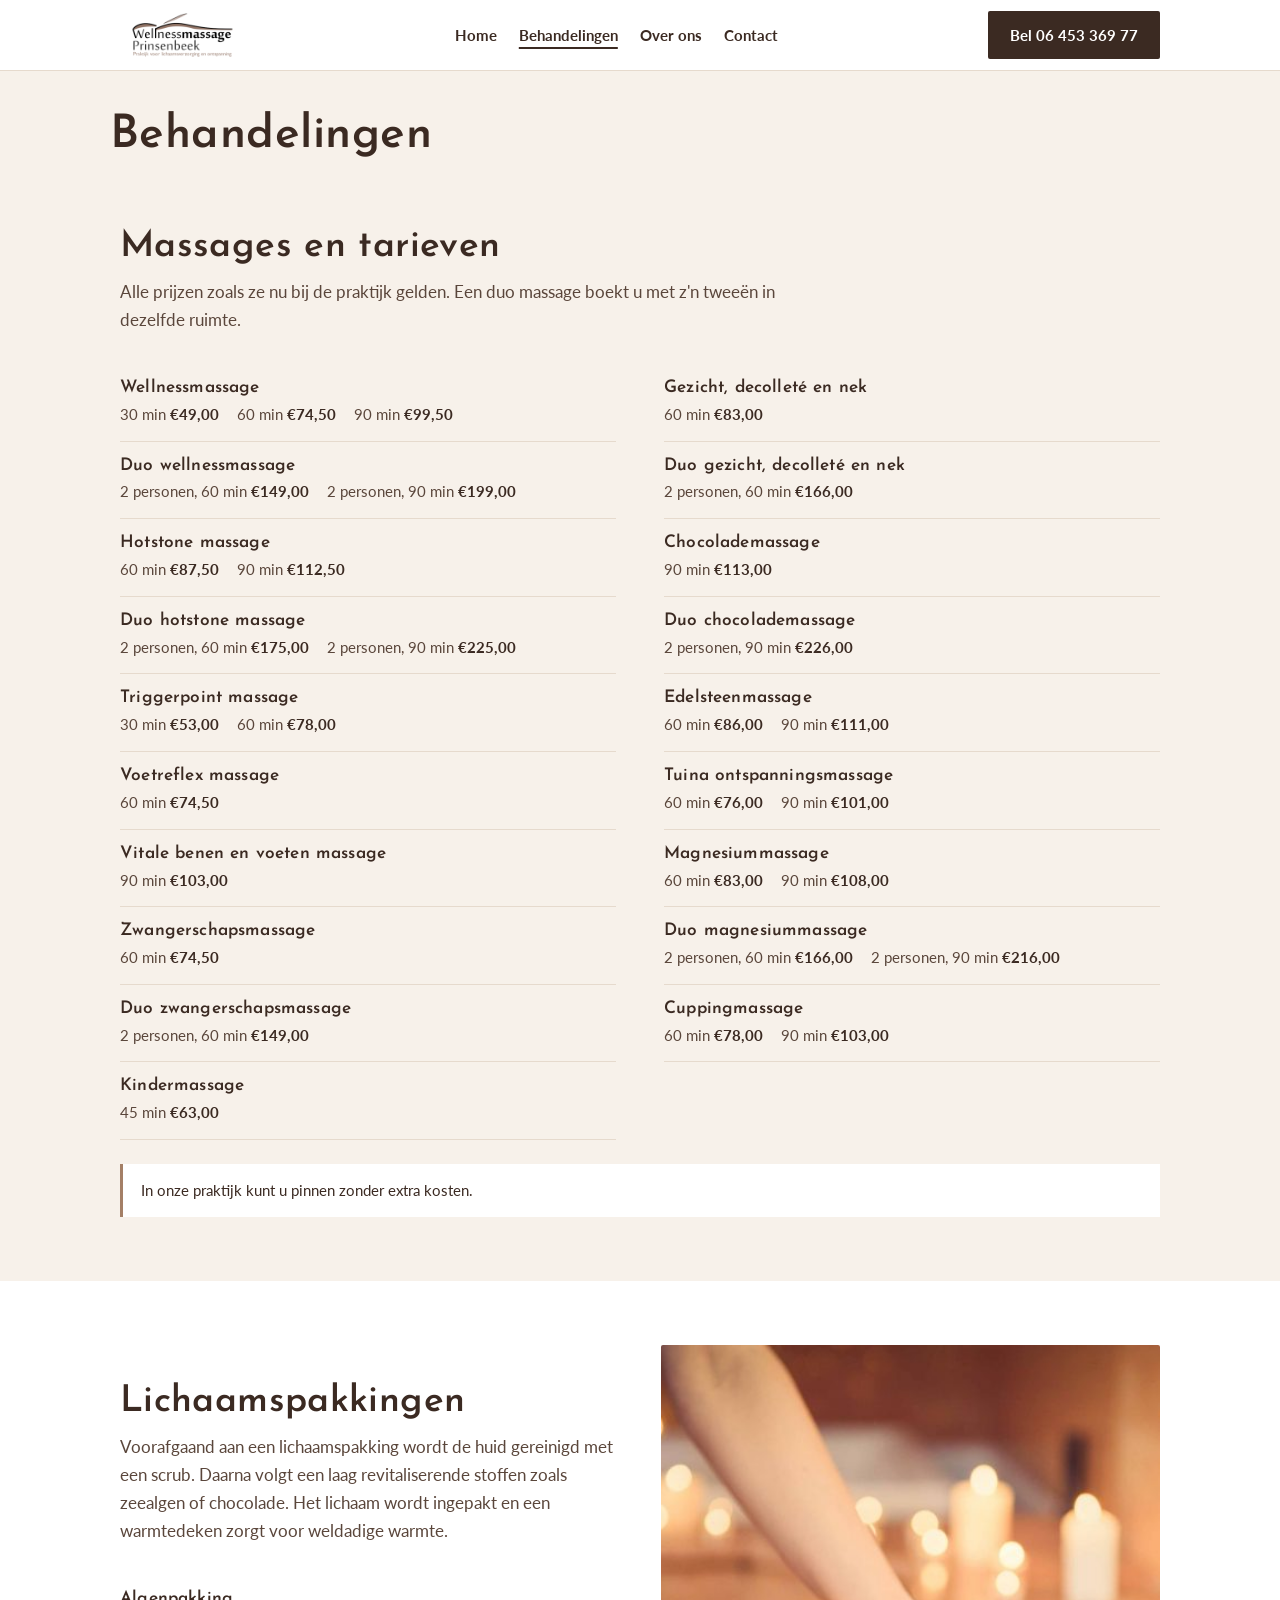
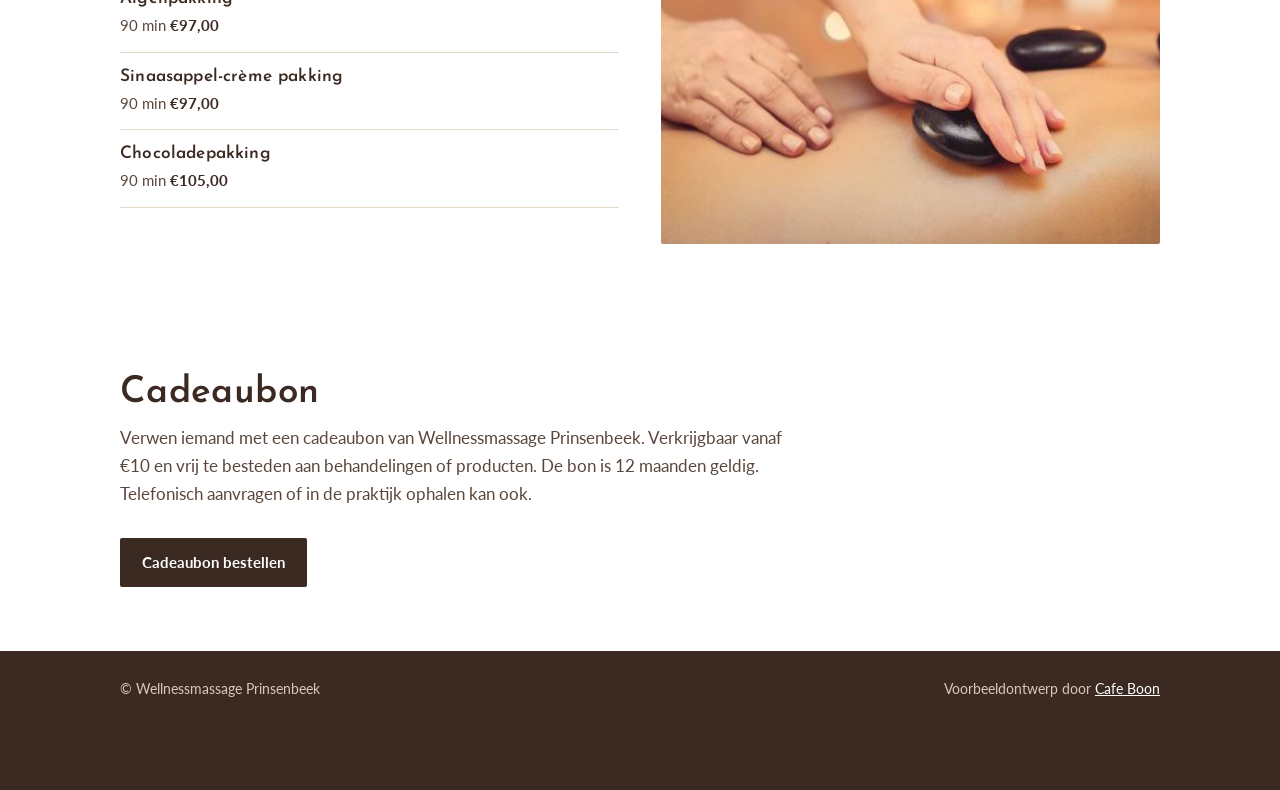
==== aanbod.html @ 1ae6cc9f "Website opgedeeld in meerdere pagina's" ====
<!doctype html>
<html lang="nl"><head>
<meta charset="utf-8"><meta name="viewport" content="width=device-width,initial-scale=1">
<title>Behandelingen | Wellnessmassage Prinsenbeek</title>
<meta name="description" content="Wellnessmassage Prinsenbeek aan de Brielsedreef 19B. Alle massages en lichaamspakkingen met prijzen, ook als duo te boeken. Alleen op afspraak.">
<meta name="robots" content="noindex">
<meta property="og:title" content="Wellnessmassage Prinsenbeek"><meta property="og:description" content="Praktijk voor lichaamsverzorging en ontspanning in Prinsenbeek. Alle behandelingen ook als duo te boeken.">
<meta property="og:image" content="https://wellnessmassageprinsenbeek.cafeboon.com/images/og.jpg"><meta property="og:type" content="website">
<link rel="icon" href="images/favicon.png">
<link rel="preconnect" href="https://fonts.googleapis.com"><link rel="preconnect" href="https://fonts.gstatic.com" crossorigin>
<link href="https://fonts.googleapis.com/css2?family=Josefin+Sans:wght@600;700&family=Lato:wght@400;700&display=swap" rel="stylesheet">
<link rel="stylesheet" href="style.css">
</head><body>
<header><div class="wrap"><a href="index.html"><img alt="Wellnessmassage Prinsenbeek" src="images/logo.png"/></a>
<nav><a href="index.html">Home</a><a aria-current="page" href="aanbod.html">Behandelingen</a><a href="over.html">Over ons</a><a href="contact.html">Contact</a></nav>
<a class="btn" href="tel:+31645336977">Bel 06 453 369 77</a></div></header>
<div aria-label="Pagina's" class="sn-bar" role="navigation"><a class="sn-link" href="index.html">Home</a><a aria-current="page" class="sn-link" href="aanbod.html">Behandelingen</a><a class="sn-link" href="over.html">Over ons</a><a class="sn-link" href="contact.html">Contact</a></div>
<main id="top">
<div class="sn-head"><h1>Behandelingen</h1></div>
<section id="massages"><div class="wrap"><h2>Massages en tarieven</h2>
<p class="intro">Alle prijzen zoals ze nu bij de praktijk gelden. Een duo massage boekt u met z'n tweeën in dezelfde ruimte.</p>
<div class="prijzen"><div><div class="rij"><h3>Wellnessmassage</h3><div class="opties"><span>30 min<b>€49,00</b></span><span>60 min<b>€74,50</b></span><span>90 min<b>€99,50</b></span></div></div><div class="rij"><h3>Duo wellnessmassage</h3><div class="opties"><span>2 personen, 60 min<b>€149,00</b></span><span>2 personen, 90 min<b>€199,00</b></span></div></div><div class="rij"><h3>Hotstone massage</h3><div class="opties"><span>60 min<b>€87,50</b></span><span>90 min<b>€112,50</b></span></div></div><div class="rij"><h3>Duo hotstone massage</h3><div class="opties"><span>2 personen, 60 min<b>€175,00</b></span><span>2 personen, 90 min<b>€225,00</b></span></div></div><div class="rij"><h3>Triggerpoint massage</h3><div class="opties"><span>30 min<b>€53,00</b></span><span>60 min<b>€78,00</b></span></div></div><div class="rij"><h3>Voetreflex massage</h3><div class="opties"><span>60 min<b>€74,50</b></span></div></div><div class="rij"><h3>Vitale benen en voeten massage</h3><div class="opties"><span>90 min<b>€103,00</b></span></div></div><div class="rij"><h3>Zwangerschapsmassage</h3><div class="opties"><span>60 min<b>€74,50</b></span></div></div><div class="rij"><h3>Duo zwangerschapsmassage</h3><div class="opties"><span>2 personen, 60 min<b>€149,00</b></span></div></div><div class="rij"><h3>Kindermassage</h3><div class="opties"><span>45 min<b>€63,00</b></span></div></div></div><div><div class="rij"><h3>Gezicht, decolleté en nek</h3><div class="opties"><span>60 min<b>€83,00</b></span></div></div><div class="rij"><h3>Duo gezicht, decolleté en nek</h3><div class="opties"><span>2 personen, 60 min<b>€166,00</b></span></div></div><div class="rij"><h3>Chocolademassage</h3><div class="opties"><span>90 min<b>€113,00</b></span></div></div><div class="rij"><h3>Duo chocolademassage</h3><div class="opties"><span>2 personen, 90 min<b>€226,00</b></span></div></div><div class="rij"><h3>Edelsteenmassage</h3><div class="opties"><span>60 min<b>€86,00</b></span><span>90 min<b>€111,00</b></span></div></div><div class="rij"><h3>Tuina ontspanningsmassage</h3><div class="opties"><span>60 min<b>€76,00</b></span><span>90 min<b>€101,00</b></span></div></div><div class="rij"><h3>Magnesiummassage</h3><div class="opties"><span>60 min<b>€83,00</b></span><span>90 min<b>€108,00</b></span></div></div><div class="rij"><h3>Duo magnesiummassage</h3><div class="opties"><span>2 personen, 60 min<b>€166,00</b></span><span>2 personen, 90 min<b>€216,00</b></span></div></div><div class="rij"><h3>Cuppingmassage</h3><div class="opties"><span>60 min<b>€78,00</b></span><span>90 min<b>€103,00</b></span></div></div></div></div>
<p class="pin">In onze praktijk kunt u pinnen zonder extra kosten.</p></div></section>
<section class="wit" id="pakkingen"><div class="wrap"><div class="uit"><div>
<h2>Lichaamspakkingen</h2>
<p class="intro">Voorafgaand aan een lichaamspakking wordt de huid gereinigd met een scrub. Daarna volgt een laag revitaliserende stoffen zoals zeealgen of chocolade. Het lichaam wordt ingepakt en een warmtedeken zorgt voor weldadige warmte.</p>
<div><div class="rij"><h3>Algenpakking</h3><div class="opties"><span>90 min<b>€97,00</b></span></div></div><div class="rij"><h3>Sinaasappel-crème pakking</h3><div class="opties"><span>90 min<b>€97,00</b></span></div></div><div class="rij"><h3>Chocoladepakking</h3><div class="opties"><span>90 min<b>€105,00</b></span></div></div></div></div>
<img alt="Hotstone massage" loading="lazy" src="images/hotstone.jpg"/></div></div></section>
<section class="wit" id="cadeaubon"><div class="wrap"><h2>Cadeaubon</h2>
<p class="intro">Verwen iemand met een cadeaubon van Wellnessmassage Prinsenbeek. Verkrijgbaar vanaf €10 en vrij te besteden aan behandelingen of producten. De bon is 12 maanden geldig. Telefonisch aanvragen of in de praktijk ophalen kan ook.</p>
<a class="btn" href="tel:+31645336977">Cadeaubon bestellen</a></div></section>
</main>
<footer><div class="wrap"><span>© Wellnessmassage Prinsenbeek</span><span>Voorbeeldontwerp door <a href="https://cafeboon.com">Cafe Boon</a></span></div></footer>
<div class="balk"><a href="tel:+31645336977">Bel</a><a href="https://www.google.com/maps/dir/?api=1&amp;destination=Brielsedreef+19B+4841+KR+Prinsenbeek">Route</a><a href="aanbod.html">Tarieven</a></div>
<script>try{var d=new Date().getDay(),r=document.querySelector('#uren tr[data-d="'+d+'"]');if(r)r.className='vandaag';}catch(e){}</script>
</body></html>
---- style.css ----
:root{--bruin:#3b2a22;--tan:#a47f66;--tan-d:#7d5c47;--room:#f7f1ea;--wit:#fff;--lijn:#e6dacd}
*{box-sizing:border-box;margin:0;padding:0}
html{scroll-behavior:smooth}
body{font-family:'Lato',sans-serif;color:var(--bruin);background:var(--room);line-height:1.65;font-size:17px}
img{max-width:100%;display:block}
a{color:inherit}
h1,h2,h3{font-family:'Josefin Sans',sans-serif;font-weight:600;line-height:1.15;letter-spacing:.01em}
.wrap{max-width:1080px;margin:0 auto;padding:0 20px}
header{background:var(--wit);border-bottom:1px solid var(--lijn);position:sticky;top:0;z-index:10}
header .wrap{display:flex;align-items:center;justify-content:space-between;gap:16px;padding-top:8px;padding-bottom:8px}
header img{height:54px;width:auto}
nav{display:flex;gap:22px;font-size:15px}
nav a{text-decoration:none;font-weight:700}
nav a:hover{color:var(--tan-d)}
.btn{display:inline-block;background:var(--bruin);color:#fff;padding:12px 22px;border-radius:2px;text-decoration:none;font-weight:700;font-size:15px}
.btn:hover{background:var(--tan-d)}
.btn.licht{background:transparent;border:1px solid #fff}
.hero{position:relative;color:#fff;min-height:440px;display:flex;align-items:flex-end;background:#2a1d17 url(images/hero.jpg) center/cover}
.hero:before{content:"";position:absolute;inset:0;background:linear-gradient(0deg,rgba(35,22,16,.82),rgba(35,22,16,.15) 70%)}
.hero .wrap{position:relative;padding-bottom:42px;padding-top:120px}
.hero h1{font-size:clamp(2rem,5vw,3.4rem);max-width:640px}
.hero p{max-width:560px;margin:14px 0 22px;font-size:1.1rem}
.hero .acties{display:flex;gap:12px;flex-wrap:wrap}
.hero .btn:not(.licht){background:#fff;color:var(--bruin)}
.info{background:var(--bruin);color:#f1e6da;font-size:15px}
.info .wrap{display:flex;gap:10px 34px;flex-wrap:wrap;padding-top:14px;padding-bottom:14px}
.info b{color:#fff}
section{padding:64px 0}
section h2{font-size:clamp(1.7rem,3.5vw,2.3rem);margin-bottom:10px}
.intro{max-width:680px;margin-bottom:30px;color:#5a463b}
.uit{display:grid;grid-template-columns:1fr 1fr;gap:42px;align-items:center}
.uit img{width:100%;border-radius:2px}
.prijzen{display:grid;grid-template-columns:1fr 1fr;gap:0 48px}
.rij{border-bottom:1px solid var(--lijn);padding:14px 0}
.rij h3{font-size:1.08rem;margin-bottom:4px}
.rij .opties{display:flex;flex-wrap:wrap;gap:4px 18px;font-size:15px;color:#5a463b}
.rij .opties span b{color:var(--bruin);margin-left:4px}
.groep{font-family:'Josefin Sans',sans-serif;font-weight:600;font-size:1.3rem;margin:34px 0 4px;color:var(--tan-d)}
.groep:first-child{margin-top:0}
.pin{margin-top:24px;background:var(--wit);border-left:3px solid var(--tan);padding:14px 18px;font-size:15px}
.wit{background:var(--wit)}
.fotos{display:grid;grid-template-columns:1fr 1fr;gap:12px;margin-top:26px}
.fotos img{width:100%;height:240px;object-fit:cover;border-radius:2px}
.uren{width:100%;max-width:420px;border-collapse:collapse;margin:14px 0}
.uren td{padding:9px 0;border-bottom:1px solid var(--lijn)}
.uren td:last-child{text-align:right}
.uren tr.vandaag{font-weight:700;color:var(--tan-d)}
.contact{display:grid;grid-template-columns:1fr 1fr;gap:42px}
.contact iframe{width:100%;height:320px;border:0;border-radius:2px}
.kaartlijn{display:flex;gap:12px;flex-wrap:wrap;margin-top:16px}
.partners{font-size:15px;color:#5a463b;margin-top:22px}
footer{background:var(--bruin);color:#d9c9b9;font-size:14px;padding:26px 0 90px}
footer .wrap{display:flex;justify-content:space-between;gap:12px;flex-wrap:wrap}
footer a{color:#fff}
.balk{display:none}
@media(max-width:760px){
 nav{display:none}
 .uit,.prijzen,.contact{grid-template-columns:1fr;gap:26px}
 .fotos img{height:150px}
 section{padding:46px 0}
 .balk{display:flex;position:fixed;left:0;right:0;bottom:0;z-index:20;background:var(--bruin);border-top:1px solid #000}
 .balk a{flex:1;text-align:center;color:#fff;text-decoration:none;font-weight:700;padding:14px 4px;font-size:15px}
 .balk a+a{border-left:1px solid #5b463a}
}
/* sitenav:start */
.sn-bar{display:none;gap:6px;overflow-x:auto;white-space:nowrap;-webkit-overflow-scrolling:touch;padding:8px 12px;background:inherit;color:inherit;font:inherit;line-height:1.2;border-bottom:1px solid rgba(128,128,128,.35);box-sizing:border-box;max-width:100%}
.sn-bar a.sn-link{flex:0 0 auto;padding:9px 15px;border-radius:999px;color:inherit;text-decoration:none;font-size:15px;font-weight:600;letter-spacing:0;text-transform:none;margin:0}
.sn-bar a.sn-link[aria-current="page"]{background:rgba(128,128,128,.2);box-shadow:inset 0 -2px 0 currentColor}
@media(max-width:760px){.sn-bar{display:flex}}
nav a[aria-current="page"]:not(.cta):not(.btn):not(.call){text-decoration:underline;text-underline-offset:6px;text-decoration-thickness:2px}
.sn-head{max-width:1100px;margin:0 auto;padding:40px 20px 0;box-sizing:border-box}
.sn-head h1{margin:0;color:inherit;font-size:clamp(30px,5vw,46px);line-height:1.1}
.sn-cards{max-width:1100px;margin:0 auto;padding:40px 20px;display:grid;grid-template-columns:repeat(auto-fit,minmax(230px,1fr));gap:16px;box-sizing:border-box}
.sn-card{display:block;padding:20px 22px;border:1px solid rgba(128,128,128,.45);border-radius:10px;background:rgba(128,128,128,.07);color:inherit;text-decoration:none;min-width:0}
.sn-card strong{display:block;font-size:1.25em;margin:0 0 6px;color:inherit}
.sn-card span{display:block;opacity:.8;font-size:.95em;line-height:1.4}
.sn-card:hover,.sn-card:focus-visible{border-color:currentColor}
/* sitenav:end */
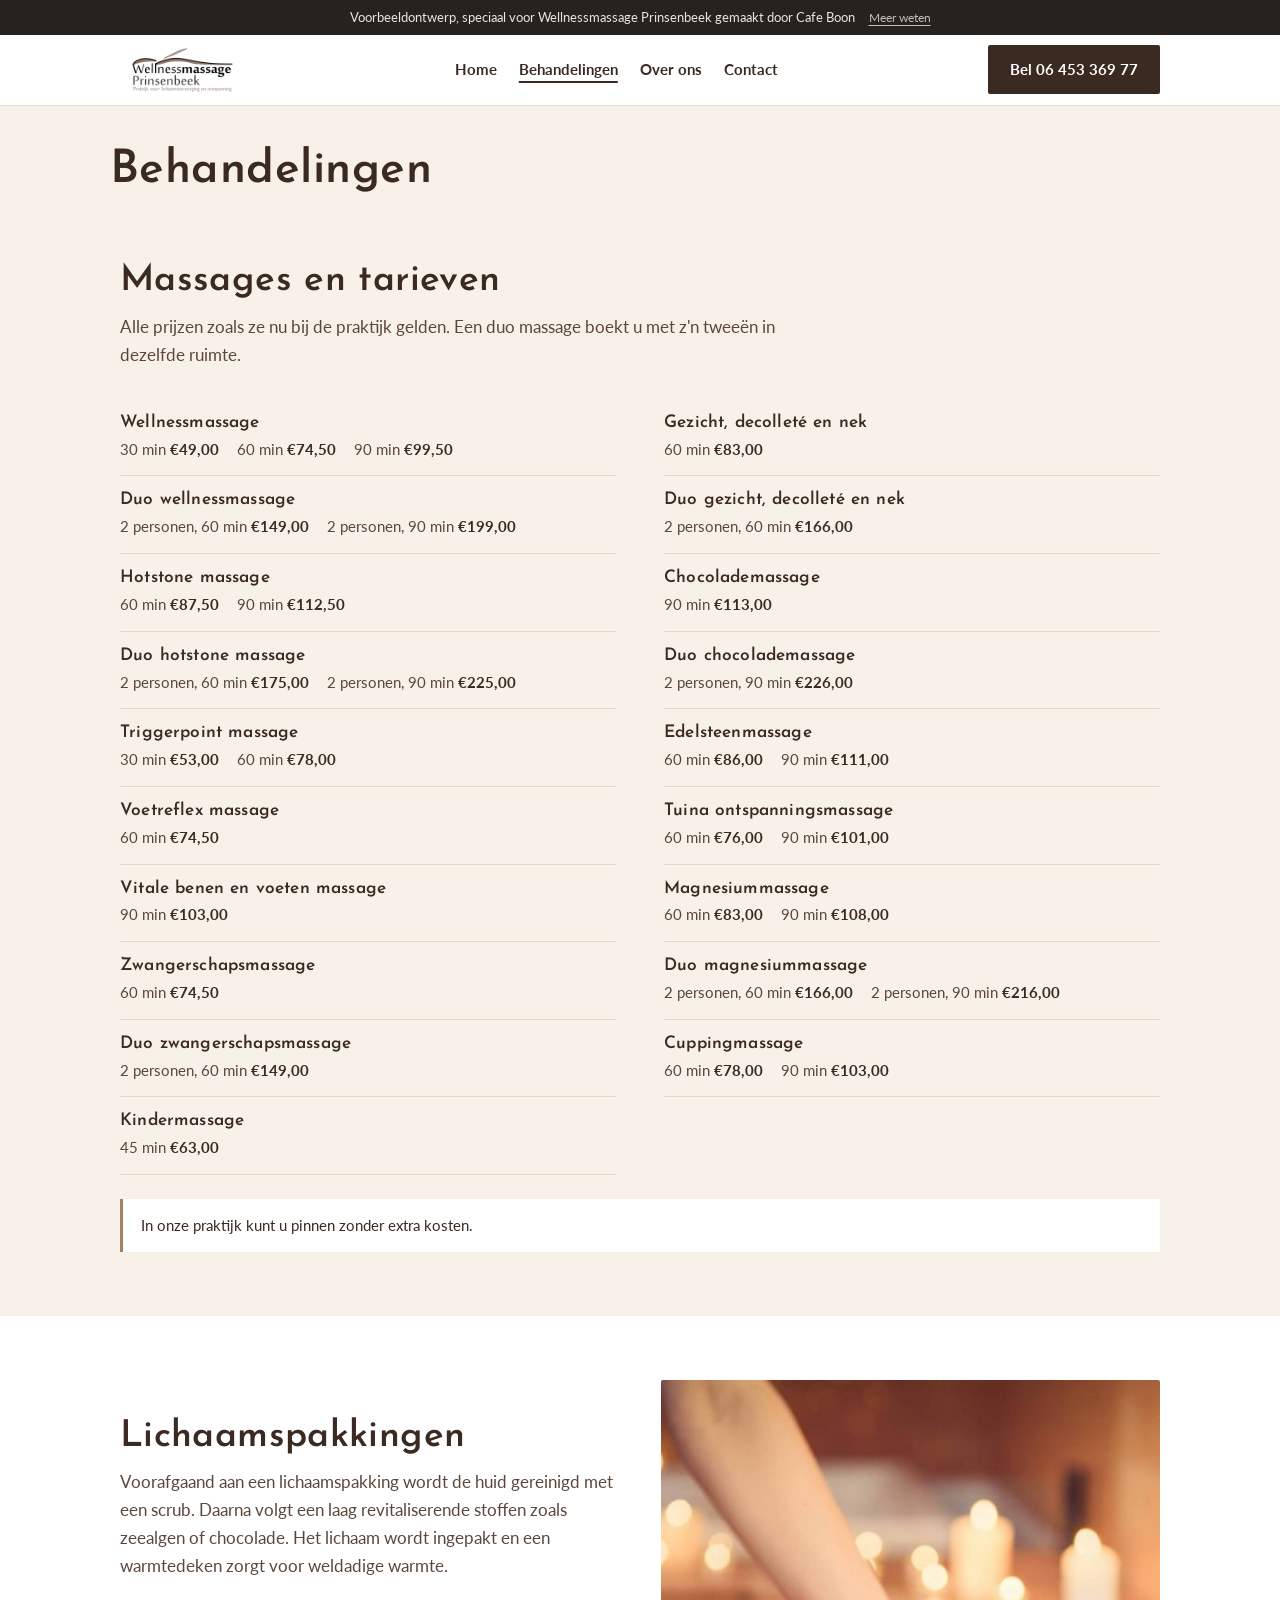
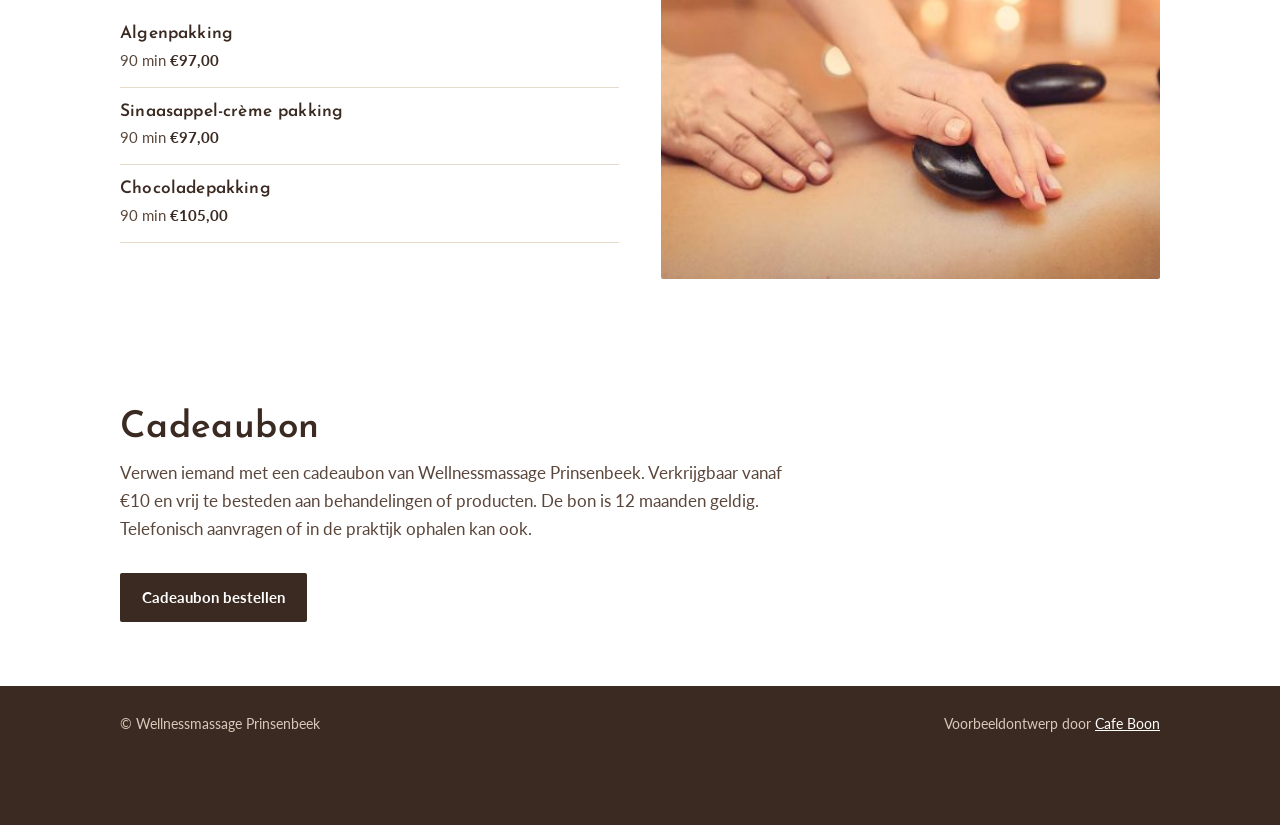
==== commit 9a4a8b33: "Werkende formulieren voor afspraken en aanvragen" ====
--- a/aanbod.html
+++ b/aanbod.html
@@ -11,6 +11,7 @@
 <link href="https://fonts.googleapis.com/css2?family=Josefin+Sans:wght@600;700&family=Lato:wght@400;700&display=swap" rel="stylesheet">
 <link rel="stylesheet" href="style.css">
 </head><body>
+<div class="vb-banner" role="note"><span>Voorbeeldontwerp, speciaal voor Wellnessmassage Prinsenbeek gemaakt door Cafe Boon</span><a href="https://cafeboon.com">Meer weten</a></div>
 <header><div class="wrap"><a href="index.html"><img alt="Wellnessmassage Prinsenbeek" src="images/logo.png"/></a>
 <nav><a href="index.html">Home</a><a aria-current="page" href="aanbod.html">Behandelingen</a><a href="over.html">Over ons</a><a href="contact.html">Contact</a></nav>
 <a class="btn" href="tel:+31645336977">Bel 06 453 369 77</a></div></header>
--- a/style.css
+++ b/style.css
@@ -76,3 +76,31 @@
 .sn-card span{display:block;opacity:.8;font-size:.95em;line-height:1.4}
 .sn-card:hover,.sn-card:focus-visible{border-color:currentColor}
 /* sitenav:end */
+/* voorbeeld-formulier:start */
+@layer sn{.sn-form button.btn{border:0;font:inherit;cursor:pointer;line-height:1.2}}
+.sn-formsec{padding:36px 0 72px}
+.sn-formwrap{max-width:1100px;margin:0 auto;padding:0 20px;box-sizing:border-box}
+.sn-formwrap>h2{margin:0 0 12px}
+.sn-formwrap>.sn-lead,.sn-formwrap>.sn-form,.sn-formwrap>.sn-done{max-width:720px}
+.sn-formwrap .sn-lead{margin:0 0 24px;opacity:.85}
+.sn-form{display:grid;grid-template-columns:1fr 1fr;gap:16px}
+.sn-field{display:flex;flex-direction:column;gap:6px;min-width:0;text-align:left}
+.sn-field.full{grid-column:1/-1}
+.sn-field label{font-size:14px;font-weight:600}
+.sn-field input,.sn-field select,.sn-field textarea{font:inherit;font-size:16px;line-height:1.4;color:inherit;background:rgba(128,128,128,.12);border:1px solid rgba(128,128,128,.55);border-radius:8px;padding:11px 12px;width:100%;box-sizing:border-box;min-width:0;max-width:100%;-webkit-appearance:none;appearance:none}
+.sn-field select{background-image:linear-gradient(45deg,transparent 50%,currentColor 50%),linear-gradient(135deg,currentColor 50%,transparent 50%);background-position:calc(100% - 20px) 50%,calc(100% - 15px) 50%;background-size:5px 5px;background-repeat:no-repeat;padding-right:38px}
+.sn-field select option{color:#111;background:#fff}
+.sn-field textarea{resize:vertical}
+.sn-field input:focus,.sn-field select:focus,.sn-field textarea:focus{outline:2px solid currentColor;outline-offset:1px}
+.sn-done{padding:28px;border:1px solid rgba(128,128,128,.55);border-radius:12px;background:rgba(128,128,128,.1)}
+.sn-done h2{margin:0 0 10px}
+.sn-done p{margin:0}
+.sn-done a{text-decoration:underline;text-underline-offset:3px;font-weight:600}
+.sn-formlink{padding:0 0 56px}
+@media(max-width:640px){.sn-form{grid-template-columns:1fr}.sn-formsec{padding:24px 0 56px}}
+/* voorbeeld-formulier:end */
+/* voorbeeldbanner:start */
+.vb-banner{display:flex;flex-wrap:wrap;justify-content:center;align-items:baseline;gap:2px 14px;padding:8px 16px;background:#26231f;color:#e9e6df;font-size:13px;line-height:1.45;letter-spacing:0;text-transform:none;font-weight:400;text-align:center;position:relative;z-index:1000}
+.vb-banner a{color:inherit;opacity:.8;text-decoration:underline;text-underline-offset:3px;font-size:12px;font-weight:400;white-space:nowrap;letter-spacing:0;text-transform:none}
+.vb-banner a:hover{opacity:1}
+/* voorbeeldbanner:end */
